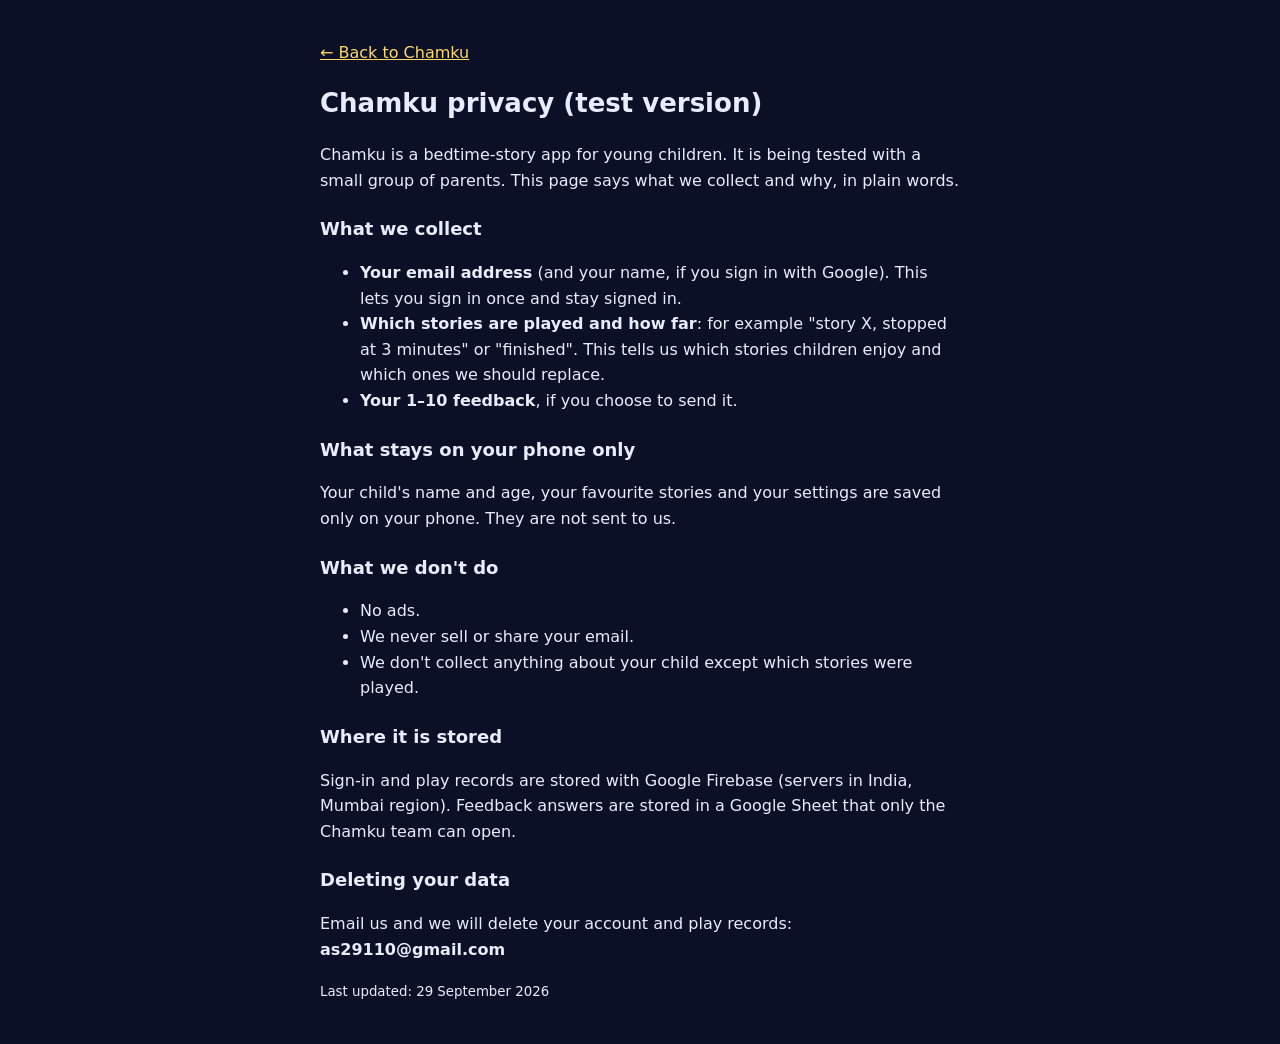
==== privacy.html @ ccbf997a "Chamku: one-tap login (Google / email link), play tracking, story report, stories 20-21" ====
<!doctype html>
<html lang="en"><head><meta charset="utf-8"><meta name="viewport" content="width=device-width, initial-scale=1">
<title>Chamku privacy</title>
<style>body{background:#0b1026;color:#e9ecff;font-family:system-ui,-apple-system,Segoe UI,Roboto,sans-serif;line-height:1.6;margin:0;padding:24px 16px}main{max-width:640px;margin:0 auto}a{color:#ffd76a}h1{font-size:26px}h2{font-size:18px;margin-top:22px}</style>
</head><body><main>
<p><a href="./">← Back to Chamku</a></p>
<h1>Chamku privacy (test version)</h1>
<p>Chamku is a bedtime-story app for young children. It is being tested with a small group of parents. This page says what we collect and why, in plain words.</p>
<h2>What we collect</h2>
<ul>
<li><b>Your email address</b> (and your name, if you sign in with Google). This lets you sign in once and stay signed in.</li>
<li><b>Which stories are played and how far</b>: for example "story X, stopped at 3 minutes" or "finished". This tells us which stories children enjoy and which ones we should replace.</li>
<li><b>Your 1–10 feedback</b>, if you choose to send it.</li>
</ul>
<h2>What stays on your phone only</h2>
<p>Your child's name and age, your favourite stories and your settings are saved only on your phone. They are not sent to us.</p>
<h2>What we don't do</h2>
<ul><li>No ads.</li><li>We never sell or share your email.</li><li>We don't collect anything about your child except which stories were played.</li></ul>
<h2>Where it is stored</h2>
<p>Sign-in and play records are stored with Google Firebase (servers in India, Mumbai region). Feedback answers are stored in a Google Sheet that only the Chamku team can open.</p>
<h2>Deleting your data</h2>
<p>Email us and we will delete your account and play records: <b>as29110@gmail.com</b></p>
<p><small>Last updated: 29 September 2026</small></p>
</main></body></html>
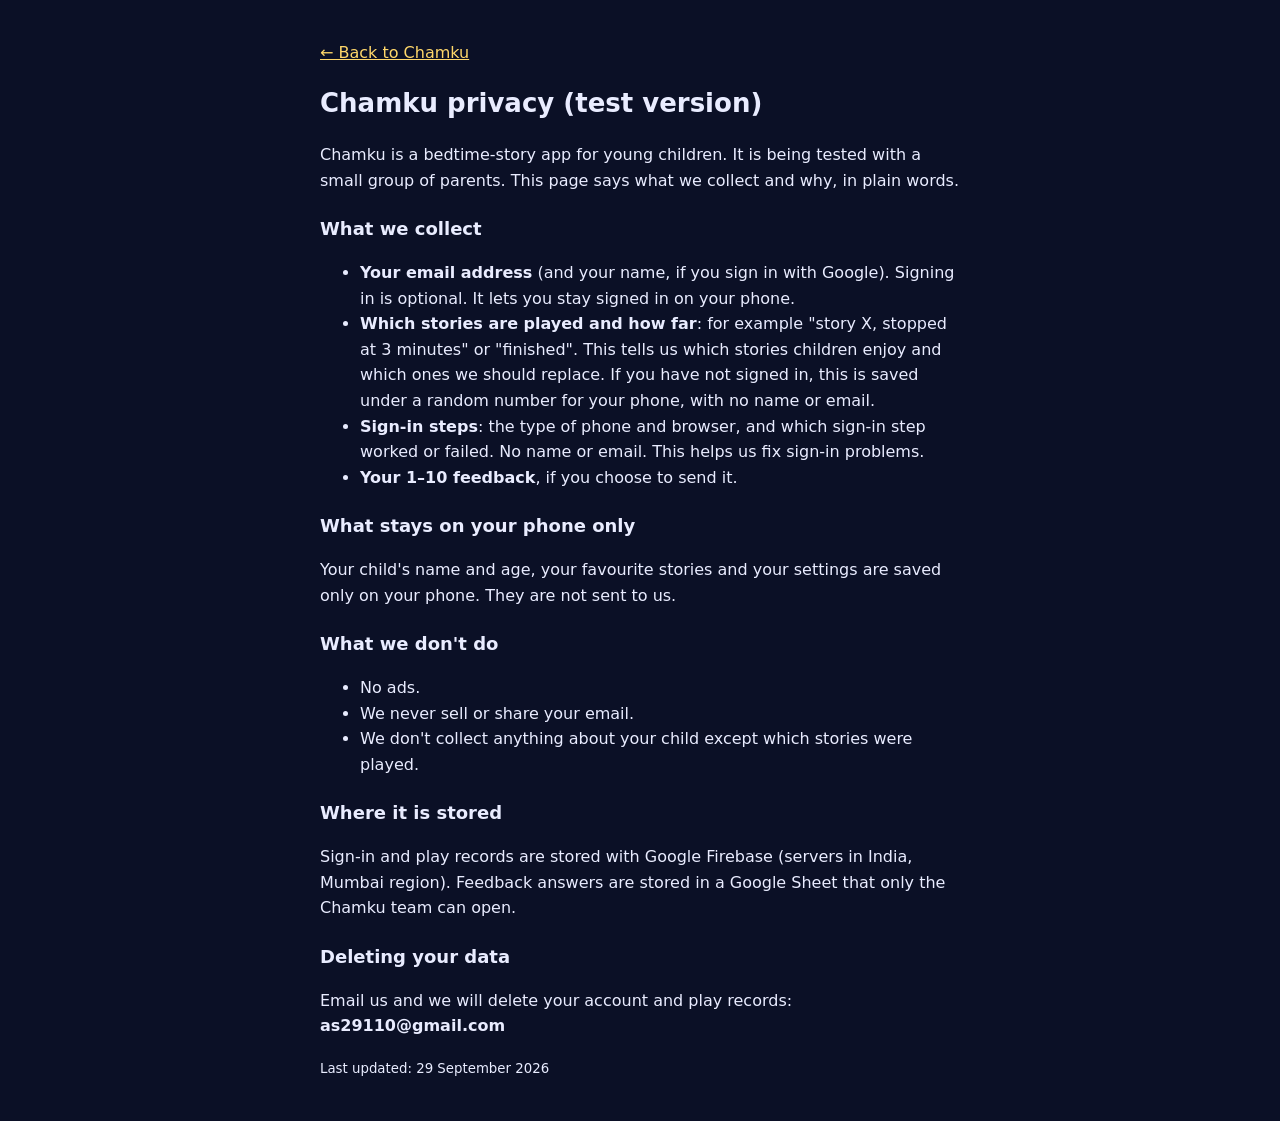
==== commit ec8726a1: "Chamku: no welcome pop-up, play without sign-in, one-tap Google sign-in, Home button, sign-in fix fo" ====
--- a/privacy.html
+++ b/privacy.html
@@ -8,8 +8,9 @@
 <p>Chamku is a bedtime-story app for young children. It is being tested with a small group of parents. This page says what we collect and why, in plain words.</p>
 <h2>What we collect</h2>
 <ul>
-<li><b>Your email address</b> (and your name, if you sign in with Google). This lets you sign in once and stay signed in.</li>
-<li><b>Which stories are played and how far</b>: for example "story X, stopped at 3 minutes" or "finished". This tells us which stories children enjoy and which ones we should replace.</li>
+<li><b>Your email address</b> (and your name, if you sign in with Google). Signing in is optional. It lets you stay signed in on your phone.</li>
+<li><b>Which stories are played and how far</b>: for example "story X, stopped at 3 minutes" or "finished". This tells us which stories children enjoy and which ones we should replace. If you have not signed in, this is saved under a random number for your phone, with no name or email.</li>
+<li><b>Sign-in steps</b>: the type of phone and browser, and which sign-in step worked or failed. No name or email. This helps us fix sign-in problems.</li>
 <li><b>Your 1–10 feedback</b>, if you choose to send it.</li>
 </ul>
 <h2>What stays on your phone only</h2>
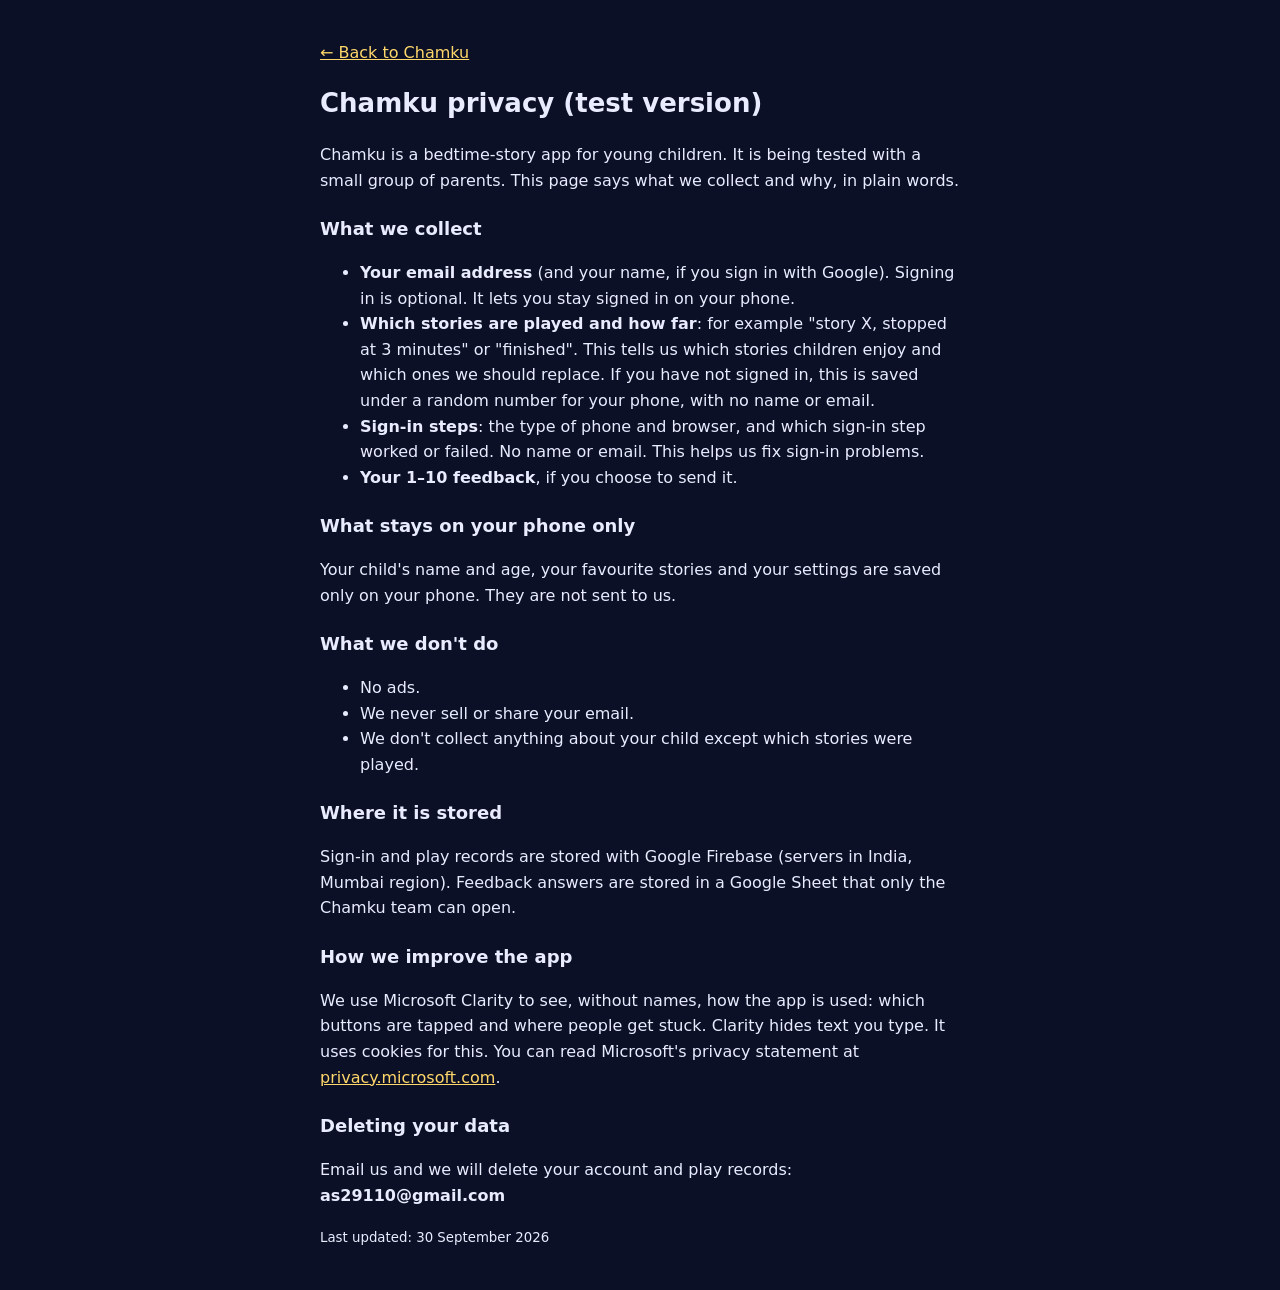
==== commit e2ed8b70: "Add Microsoft Clarity and update privacy page" ====
--- a/privacy.html
+++ b/privacy.html
@@ -19,7 +19,9 @@
 <ul><li>No ads.</li><li>We never sell or share your email.</li><li>We don't collect anything about your child except which stories were played.</li></ul>
 <h2>Where it is stored</h2>
 <p>Sign-in and play records are stored with Google Firebase (servers in India, Mumbai region). Feedback answers are stored in a Google Sheet that only the Chamku team can open.</p>
+<h2>How we improve the app</h2>
+<p>We use Microsoft Clarity to see, without names, how the app is used: which buttons are tapped and where people get stuck. Clarity hides text you type. It uses cookies for this. You can read Microsoft's privacy statement at <a href="https://privacy.microsoft.com/privacystatement">privacy.microsoft.com</a>.</p>
 <h2>Deleting your data</h2>
 <p>Email us and we will delete your account and play records: <b>as29110@gmail.com</b></p>
-<p><small>Last updated: 29 September 2026</small></p>
+<p><small>Last updated: 30 September 2026</small></p>
 </main></body></html>
